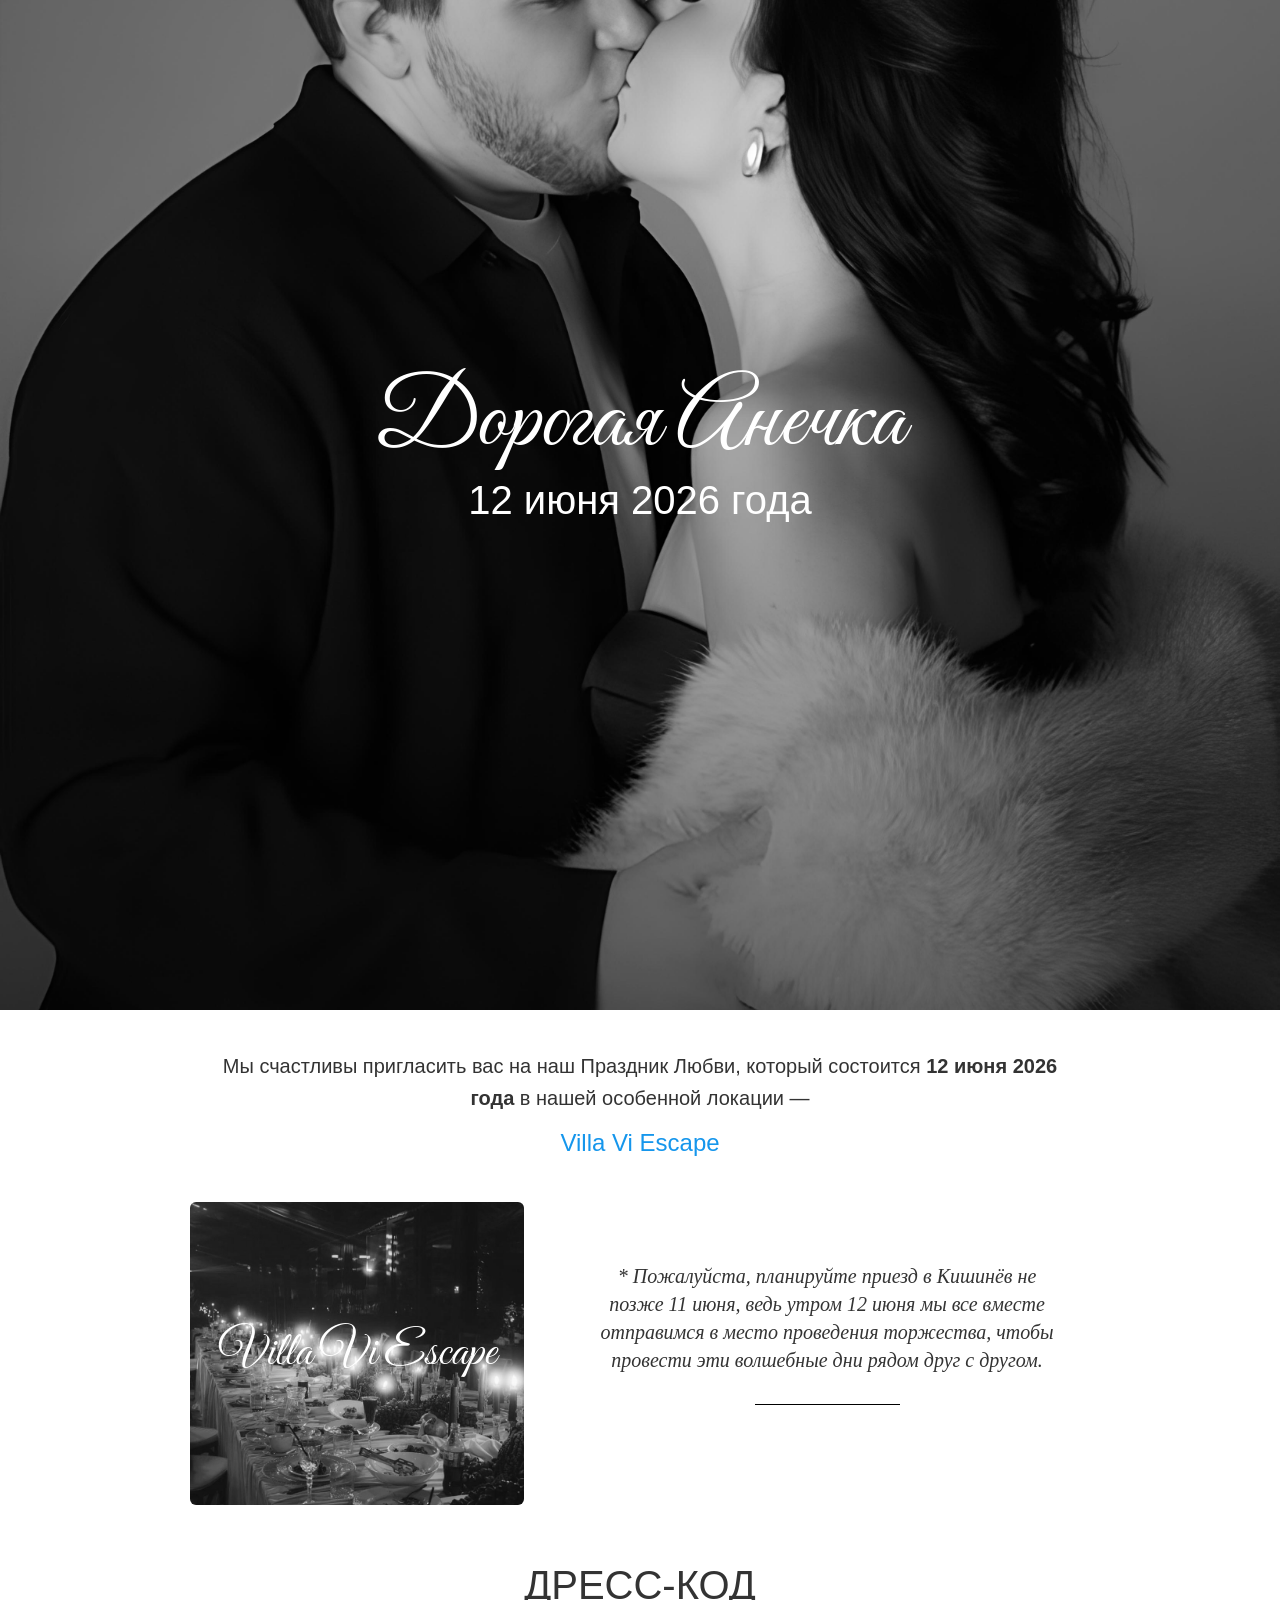
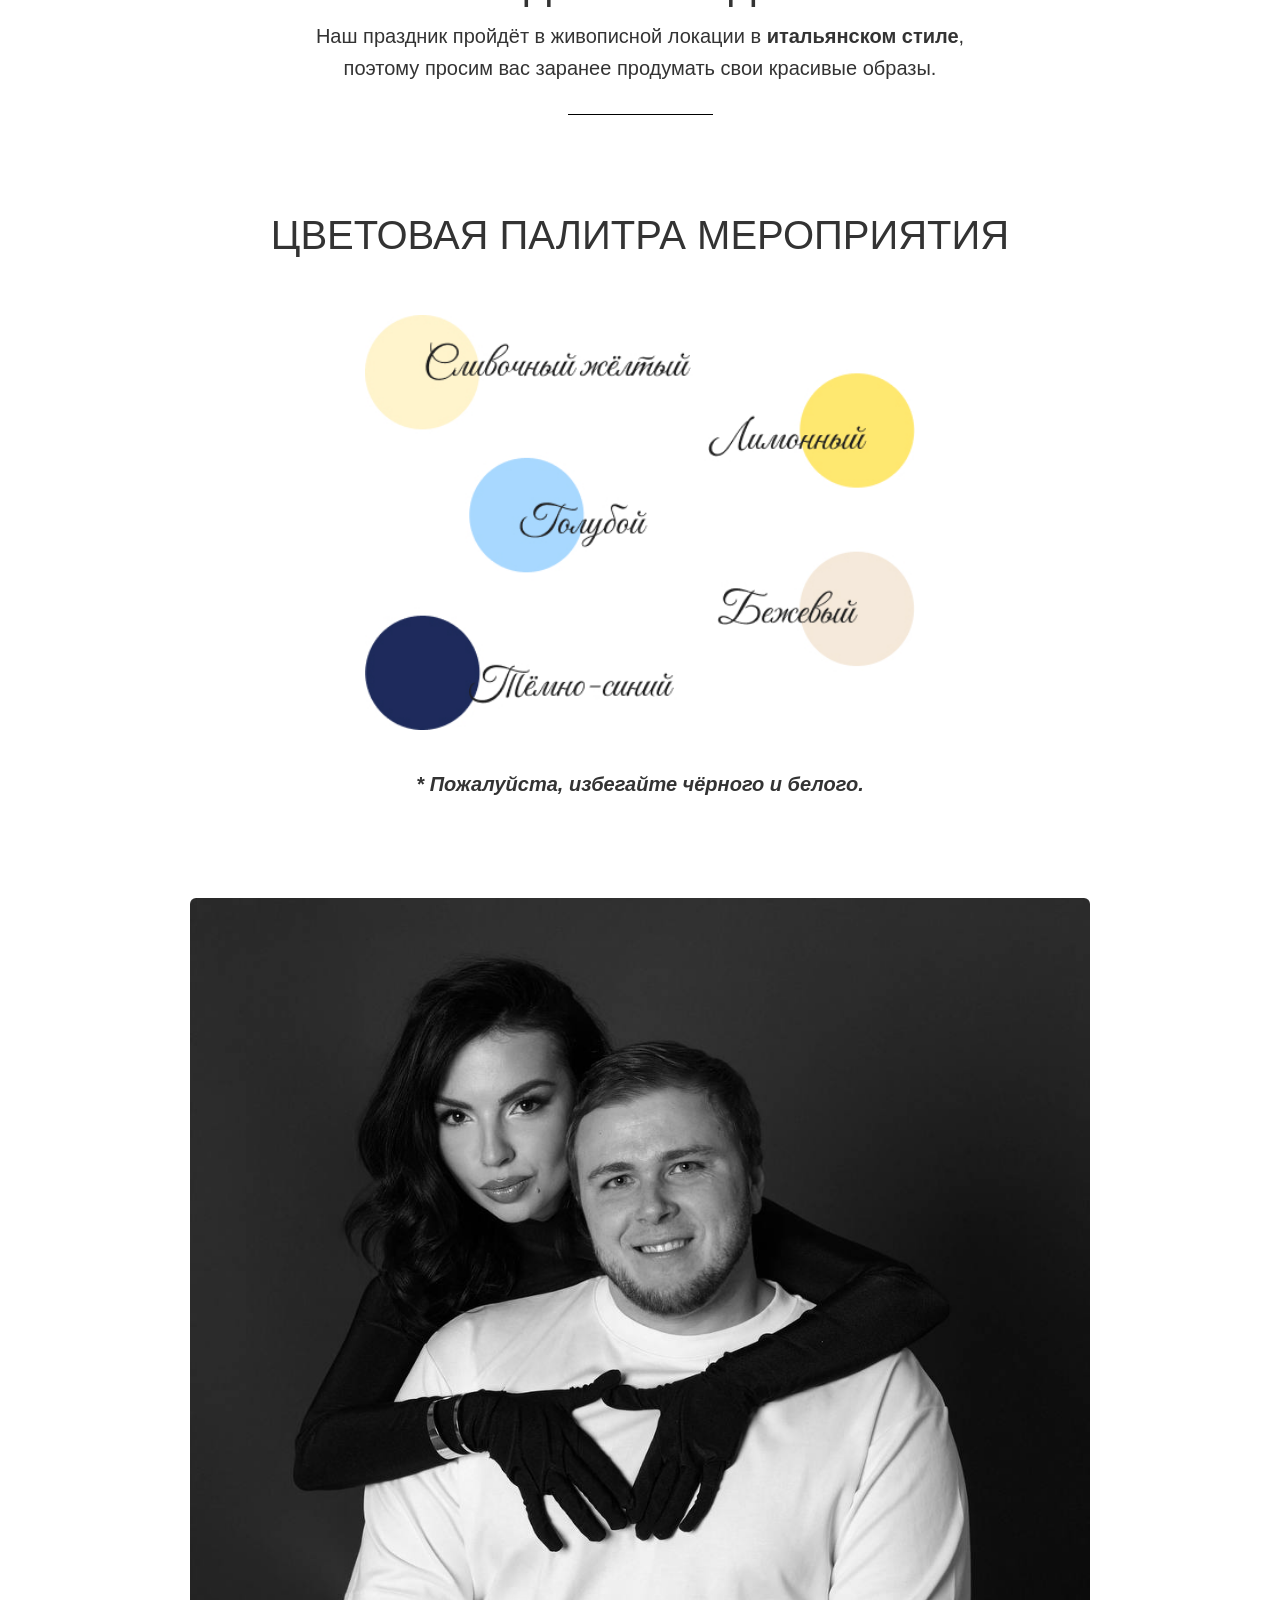
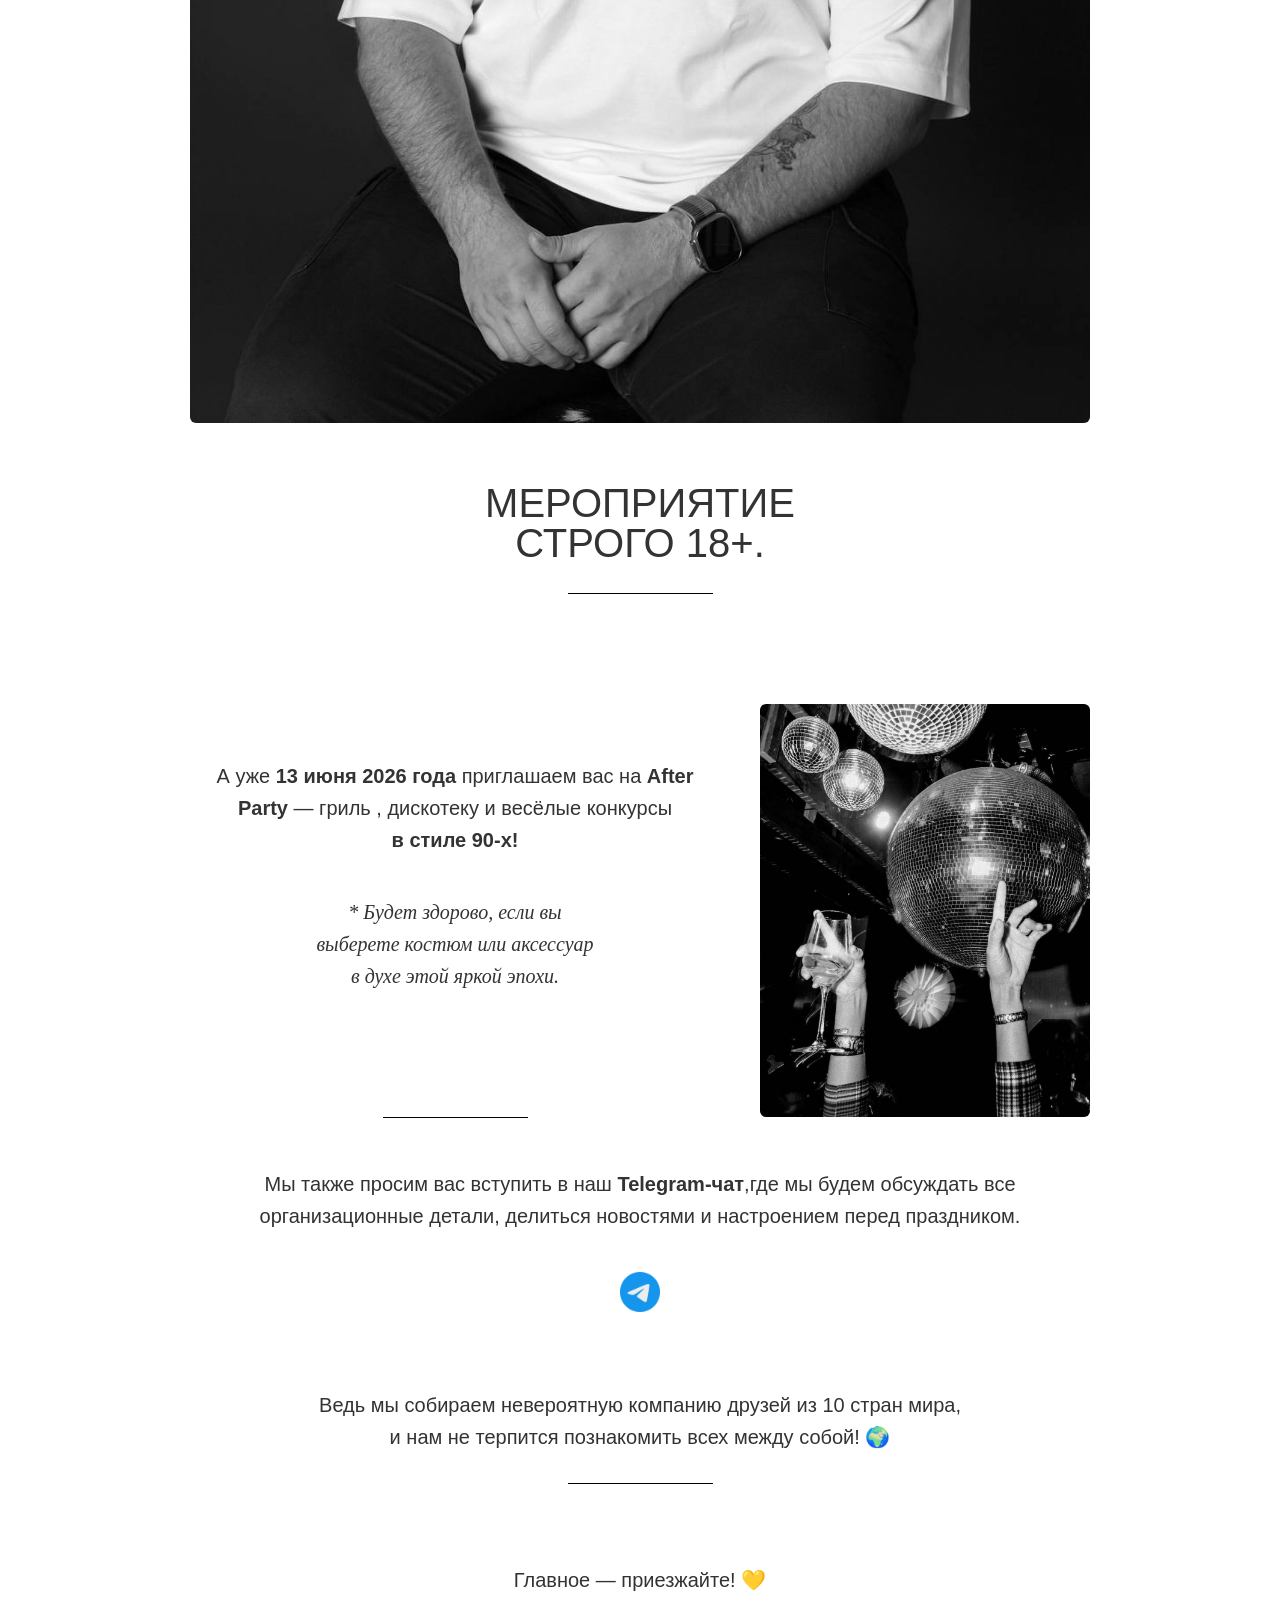
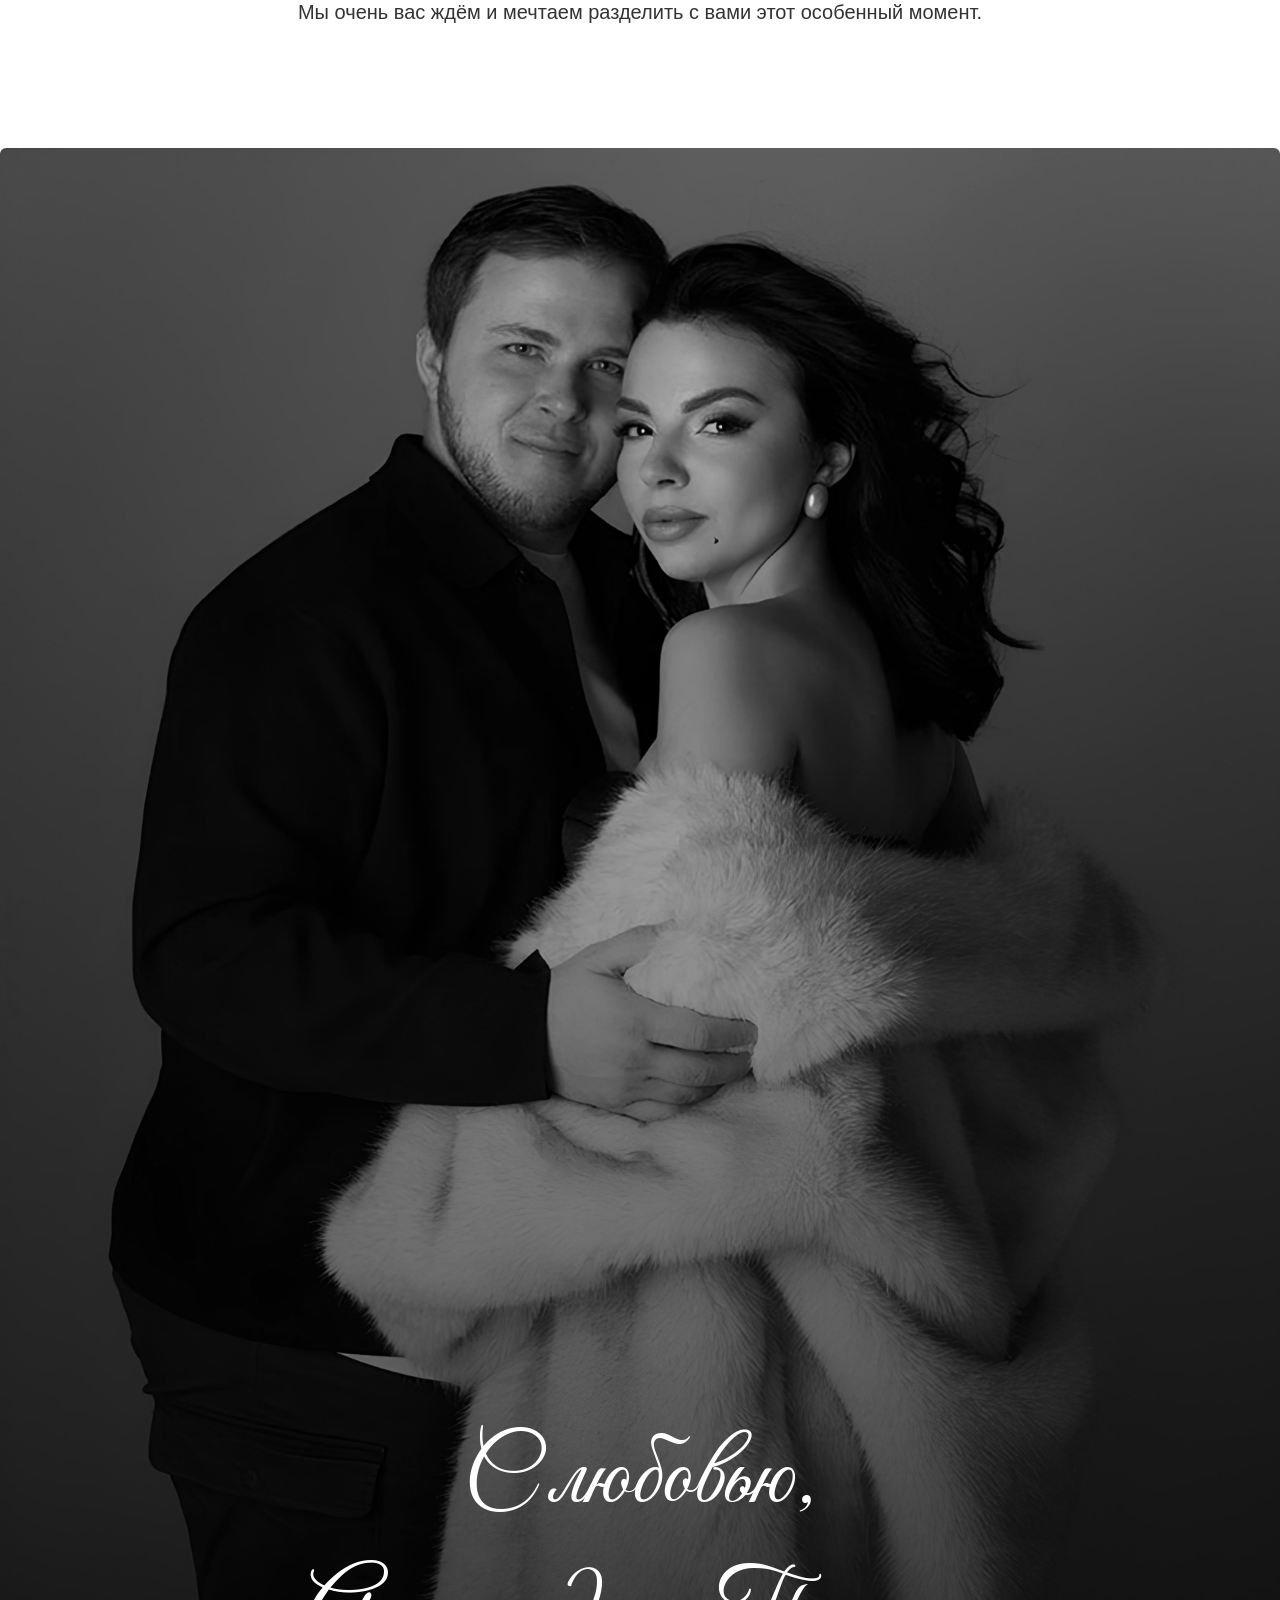
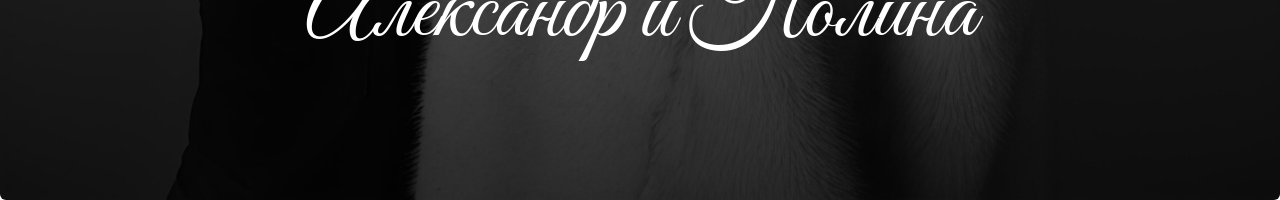
==== Name/Anechka.html @ 75ba5592 "finish" ====
<!DOCTYPE html>
<html lang="ru">
  <head>
    <meta charset="utf-8" />
    <meta name="viewport" content="width=device-width, initial-scale=1" />
    <title>Приглашение — Villa Vi Escape</title>

    <link rel="preconnect" href="https://fonts.gstatic.com" crossorigin />
    <link
      href="https://fonts.googleapis.com/css2?family=Playfair+Display:wght@400;600;700&family=Inter:wght@300;400;600&display=swap"
      rel="stylesheet"
    />
    <link rel="stylesheet" href="../style.css" />
    <link rel="preconnect" href="https://fonts.googleapis.com" />
    <link rel="preconnect" href="https://fonts.gstatic.com" crossorigin />
    <link
      href="https://fonts.googleapis.com/css2?family=Great+Vibes&display=swap"
      rel="stylesheet"
    />
  </head>

  <body>
    <div class="hero main-hero">
      <img src="./image/Heder.jpg" alt="Фото" class="image" />
      <div class="overlay main-overlay">
        <h1 class="main-title">Дорогая Анечка</h1>
        <p class="main-date">12 июня 2026 года</p>
      </div>
    </div>

    <div class="invitation">
      <p class="invitation-text">
        Мы счастливы пригласить вас на наш Праздник Любви, который состоится
        <span class="highlight">12 июня 2026 года</span> в нашей особенной
        локации —
      </p>
      <p class="invitation-location">
        <a
          href="https://www.instagram.com/villa_vi_escape/?igsh=MTBicTU1b2V2a2phag%3D%3D"
          class="location-link"
          target="_blank"
          >Villa Vi Escape</a
        >
      </p>
      <div class="location-container">
        <div class="hero location-hero">
          <img src="./image/Institution.jpg" alt="Фото" class="image" />
          <div class="overlay location-overlay">
            <h2 class="location-title">Villa Vi Escape</h2>
          </div>
        </div>
        <div class="location-text">
          <p class="invitation-note">
            * Пожалуйста, планируйте приезд в Кишинёв не позже 11 июня, ведь
            утром 12 июня мы все вместе отправимся в место проведения торжества,
            чтобы провести эти волшебные дни рядом друг с другом.
          </p>
          <div class="divider"></div>
        </div>
      </div>
    </div>
    <div class="dresscode">
      <h2 class="dresscode-title">Дресс-код</h2>
      <p class="dresscode-text">
        Наш праздник пройдёт в живописной локации в
        <span class="highlight">итальянском стиле</span>, поэтому просим вас
        заранее продумать свои красивые образы.
      </p>
    </div>
    <div class="divider"></div>
    <div class="palette">
      <h2 class="palette-title">Цветовая палитра мероприятия</h2>
      <picture>
        <source srcset="./image/desk.jpg" media="(min-width: 768px)" />
        <img src="./image/colors.jpg" alt="Фото" />
      </picture>
      <p class="palette-note">* Пожалуйста, избегайте чёрного и белого.</p>
    </div>

    <div class="age">
      <img class="hero age-hero" src="./image/Main.jpg" alt="Фото" />
      <h2 class="age-text">Мероприятие строго 18+.</h2>
    </div>
    <div class="divider"></div>
    <div class="afterparty">
      <p class="afterparty-text">
        А уже <span class="highlight">13 июня 2026 года</span> приглашаем вас на
        <span class="highlight">After Party </span>— гриль , дискотеку и весёлые
        конкурсы <br /><span class="highlight">в стиле 90-х!</span>
      </p>
      <img src="./image/Disco.jpg" alt="Фото" class="image" />
      <p class="afterparty-subtext">
        * Будет здорово, если вы выберете костюм или аксессуар <br />
        в духе этой яркой эпохи.
      </p>
      <div class="divider disco"></div>
    </div>
    <div class="telegram">
      <p class="telegram-text">
        Мы также просим вас вступить в наш
        <span class="highlight">Telegram-чат</span>,где мы будем обсуждать все
        организационные детали, делиться новостями и настроением перед
        праздником.
      </p>
      <a
        href="https://t.me/+UPGe9YUs1v44YTRk"
        target="_blank"
        class="telegram-link"
      >
        <img
          src="./image/telegram 1.png"
          alt="Telegram"
          class="telegram-icon"
        />
      </a>

      <p class="telegram-friends">
        Ведь мы собираем невероятную компанию друзей из 10 стран мира, и нам не
        терпится познакомить всех между собой! 🌍
      </p>
      <div class="divider"></div>
      <p class="telegram-final">
        Главное — приезжайте! 💛<br />
        Мы очень вас ждём и мечтаем разделить с вами этот особенный момент.
      </p>
    </div>
    <div class="hero signature-hero">
      <img src="./image/Footer.jpg" alt="Фото" class="image" />
      <div class="overlay signature-overlay">
        <h2 class="signature-title">
          С любовью, <br />
          Александр и Полина
        </h2>
      </div>
    </div>
  </body>
</html>
---- style.css ----
/* -------------------------------------------------------------------------- */
/* 1. Глобальные и Шрифты                            */
/* -------------------------------------------------------------------------- */

/* ВНИМАНИЕ: Проверьте путь к вашему шрифту. 
    src: url("/wedding/") format("truetype"); — скорее всего, неверный путь.
    Убедитесь, что там указано полное имя файла (например, /wedding/GreatVibes-Regular.woff2).
    Рекомендуется использовать формат WOFF2 для веба.
*/
@font-face {
  font-family: "Great Vibes";
  src: url("/wedding/") format("truetype");
  font-weight: 400;
  font-style: normal;
  font-display: swap;
}

/* Базовые стили для адаптивности и отступов */
body {
  margin: 0;
  box-sizing: border-box;
  /* Установим Raleway для всего тела, если не переопределено */
  font-family: Raleway, sans-serif;
  line-height: 1.4;
  color: #333; /* Добавим базовый цвет текста */
}

.divider {
  width: 145px;
  height: 0;
  border-top: 1px solid #000; /* колір лінії */
  opacity: 1;
  margin: 30px auto; /* центрування */
  margin-bottom: 100px;
}

.divider-disco {
  width: 145px;
  height: 0;
  border-top: 1px solid #000; /* колір лінії */
  opacity: 1;
  margin: 30px auto; /* центрування */
  margin-bottom: 100px;
}
/* -------------------------------------------------------------------------- */
/* 2. Секция Hero                               */
/* -------------------------------------------------------------------------- */

.main-hero {
  position: relative;
  /* Ограничиваем максимальную ширину, но позволяем заполнить 100% экрана на мобильном */
  width: 100%;
  max-width: 551px;
  margin: 0 auto;
  overflow: hidden;
  margin-bottom: 40px;
  /* Сохраняем пропорции 551:836 */
  aspect-ratio: 551 / 836;
}

.main-hero img {
  width: 100%;
  height: 100%;
  object-fit: cover;
  display: block;
  filter: grayscale(100%);
  opacity: 1;
  position: absolute; /* Используем absolute для центрирования обрезки */
  top: 50%;
  left: 50%;
  /* Сдвиг, чтобы центрировать изображение, а не использовать фиксированные -66px и -79px */
  transform: translate(-50%, -50%);
}
/* ВАЖНО: Если вам нужно сохранить ту же обрезку, что была с top: -66px; left: -79px; 
   на мобильном, вам, вероятно, понадобится добавить дополнительный контейнер или
   изменить transform: translate, но это редко нужно при object-fit: cover.
   Я оставил его центрированным.
*/

.main-overlay {
  position: absolute;
  bottom: 40px; /* Уменьшим отступ снизу для мобильного */
  width: 100%;
  text-align: center;
  color: white;
}

.main-title {
  font-family: "Great Vibes", cursive;
  font-weight: 400;
  font-size: 44px; /* Уменьшим для мобильного */
  line-height: 100%;
  margin: 0;
}

.main-date {
  font-family: Raleway, sans-serif;
  font-weight: 500;
  font-size: 18px; /* Уменьшим для мобильного */
  line-height: 100%;
  margin-top: 10px;
}

/* -------------------------------------------------------------------------- */
/* 3. Текстовые блоки                              */
/* -------------------------------------------------------------------------- */

.invitation-text,
.invitation-location,
.telegram-text,
.telegram-friends,
.telegram-final,
.dresscode-text,
.afterparty-text {
  font-family: Raleway, sans-serif;
  font-weight: 500;
  font-size: 16px;
  line-height: 1.6;
  text-align: center;
  max-width: 288px; /* ограничение ширины */
  margin: 10px auto; /* вертикальные отступы */
  box-sizing: border-box; /* чтобы padding не ломал max-width */
}
.afterparty-subtext {
  font-family: Raleway;
  font-weight: 500;
  font-style: Italic;
  font-size: 20px;
  max-width: 288px;
  line-height: 140%;
  letter-spacing: 0%;
  text-align: center;
}

.invitation-note {
  font-family: Raleway;
  font-weight: 500;
  font-style: Italic;
  font-size: 18px;
  line-height: 140%;
  letter-spacing: 0%;
  text-align: center;
  max-width: 260px; /* ограничение ширины */
  margin: 10px auto; /* вертикальные отступы */
  box-sizing: border-box; /* чтобы padding не ломал max-width */
}

.telegram-icon {
  width: 40px; /* розмір іконки */
  height: 40px;
  transition: transform 0.3s ease;
}

.telegram-icon:hover {
  transform: scale(1.1); /* легке збільшення при наведенні */
}

.telegram-link {
  display: block;
  margin: 40px auto 70px auto; /* top:40px, bottom:70px */
  text-align: center;
}

.invitation-note {
  font-style: italic;
  font-weight: 500;
}

.highlight {
  font-weight: 700;
  font-family: Raleway, sans-serif;
  font-size: 16px;
  box-sizing: border-box; /* чтобы padding не ломал max-width */
}

.location-link {
  color: #1596ec;
  text-decoration: none;
}

.location-link:hover {
  text-decoration: underline;
}

/* -------------------------------------------------------------------------- */
/* 4. Секция Location                              */
/* -------------------------------------------------------------------------- */

.location-hero {
  position: relative;
  width: 100%;
  max-width: 334px;
  height: auto;
  aspect-ratio: 334 / 303;
  margin: 30px auto;
  border-radius: 6px;
  overflow: hidden;
}

.location-hero img {
  width: 100%;
  height: 100%;
  object-fit: cover;
  display: block;
  filter: grayscale(100%);
}

.location-overlay {
  position: absolute;
  top: 0;
  left: 0;
  width: 100%;
  height: 100%;

  display: flex;
  justify-content: center; /* по горизонтали */
  align-items: center; /* по вертикали */

  color: white;
  text-align: center;
}
.location-container {
  display: flex;
  flex-direction: column; /* вертикально */
  align-items: center;
  gap: 20px;
  max-width: 900px;
  margin: auto;
}
.location-title {
  font-family: Great Vibes, cursive;
  font-weight: 400;
  font-size: 36px;
}

/* -------------------------------------------------------------------------- */
/* 5. Секция Dresscode                            */
/* -------------------------------------------------------------------------- */

.dresscode-title,
.palette-title,
.age-text {
  font-family: Raleway, sans-serif;
  font-weight: 300;
  font-size: 24px; /* Уменьшим для мобильного */
  line-height: 100%;
  text-align: center;
  text-transform: uppercase;
  margin: 30px auto 15px; /* Увеличим отступы */
  width: 250px;
}

/* -------------------------------------------------------------------------- */
/* 6. Секция Palette                             */
/* -------------------------------------------------------------------------- */

.palette {
  text-align: center;
  margin: 100px 0;
}

.palette img {
  width: 100%;
  max-width: 333px;
  height: auto;
  aspect-ratio: 333 / 420;
  object-fit: cover;
  display: block;
  opacity: 1;
  margin: 0 auto;
  border-radius: 6px;
}

.palette-note {
  font-family: Raleway, sans-serif;
  font-weight: 700;
  font-style: italic;
  font-size: 16px; /* Базовый размер */
  text-align: center;
  max-width: 300px;
  margin: 40px auto 0;
}

/* -------------------------------------------------------------------------- */
/* 7. Секция Age                               */
/* -------------------------------------------------------------------------- */

.age {
  text-align: center;
  margin: 20px 0;
}

.age-hero {
  width: 100%;
  max-width: 334px;
  height: auto;
  aspect-ratio: 334 / 417.5;
  object-fit: cover;
  border-radius: 6px;
  filter: grayscale(100%);
  display: block;
  margin: 0 auto;
}

/* -------------------------------------------------------------------------- */
/* 8. Секция Afterparty                          */
/* -------------------------------------------------------------------------- */

.afterparty {
  text-align: center;
  margin: 20px 0;
}

.afterparty img {
  max-width: 199px;
  width: 50%; /* Сделаем изображение меньше на мобильном */
  height: auto;
  aspect-ratio: 199 / 249;
  object-fit: cover;
  border-radius: 6px;
  filter: grayscale(100%);
  display: block;
  margin: 0 auto;
}

.afterparty-text {
  font-family: Raleway, sans-serif;
  font-weight: 500;
  font-size: 16px; /* Базовый размер для мобильного */
  line-height: 1.6;
  text-align: center;
  margin: auto;
  margin-bottom: 40px;
}
.afterparty-subtext {
  font-family: Raleway, sans-serif;
  font-weight: 500;
  font-size: 16px; /* Базовый размер для мобильного */
  line-height: 1.6;
  text-align: center; /* Ограничим ширину текста для читаемости */
  margin: 40px auto;
}

/* -------------------------------------------------------------------------- */
/* 9. Секция Signature                           */
/* -------------------------------------------------------------------------- */

.signature-hero {
  position: relative;
  width: 100%;
  max-width: 505px;
  height: auto;
  aspect-ratio: 505 / 652;
  margin: 75px auto 0 auto; /* top:75px, left/right:center, bottom:0 */
  overflow: hidden;
  border-radius: 6px;
}

.signature-hero img {
  width: 100%;
  height: 100%;
  object-fit: cover;
  display: block;
  filter: grayscale(100%);
  opacity: 1;
  position: relative;
  top: 0;
  left: 0;
}

.signature-overlay {
  position: absolute;
  bottom: 40px; /* Адаптивный отступ */
  width: 100%;
  text-align: center;
  color: white;
}

.signature-title {
  font-family: Great Vibes, cursive;
  font-weight: 400;
  font-size: 36px; /* Уменьшим для мобильного */
  text-align: center;
}

/* -------------------------------------------------------------------------- */
/* 10. МЕДИА-ЗАПРОСЫ (НОУТБУК)                     */
/* -------------------------------------------------------------------------- */

/* ========================================================================== */
/*  Адаптив для планшетов (768px+)                                            */
/* ========================================================================== */

@media (min-width: 768px) and (max-width: 1024px) {
  .main-hero {
    max-width: 1024px;
    margin-bottom: 60px;
  }

  .main-title {
    font-size: 96px;
  }

  .main-date {
    font-size: 40px;
  }

  .telegram-friends,
  .invitation-text,
  .afterparty-text,
  .dresscode-text,
  .telegram-text {
    font-size: 20px;
    max-width: 700px;
  }
  .invitation-note {
    font-size: 20px;
    max-width: 290px;
  }

  .dresscode-title {
    font-size: 40px;
  }

  .location-link {
    font-size: 24px;
  }

  .location-container {
    flex-direction: row; /* горизонтально */
    align-items: flex-start;
    max-width: 700px;
  }

  .location-hero {
    width: 50%; /* картинка слева */
  }

  .location-text {
    flex: 1; /* текст справа */
    margin-left: 20px;
    margin-top: 30px;
  }

  .location-title {
    font-size: 48px; /* заголовок чуть больше */
  }

  .palette-title {
    font-size: 40px;
    width: 480px;
  }

  .palette-note {
    font-size: 20px;
  }
  .palette img {
    aspect-ratio: 0;
    max-width: 550px;
  }

  .age-hero {
    max-width: 700px;
  }
  .age-text {
    font-size: 40px;
  }

  .afterparty {
    display: grid;
    grid-template-columns: 1fr 330px; /* левая колонка — текст, правая — картинка */
    grid-template-rows: auto auto; /* две строки для двух <p> */
    gap: 0px 40px; /* вертикальный и горизонтальный отступ */
    align-items: start; /* выравнивание по верху (можно center) */
    max-width: 900px;
    margin: 0 64px 0 64px;
  }

  /* Картинка — правая колонка, занимает обе строки */
  .afterparty img {
    grid-column: 2;
    grid-row: 1 / span 2; /* растянуть на 2 строки */
    width: 100%;
    max-width: 330px;
    height: auto;
    object-fit: cover;
    justify-self: end; /* прижать картинку к правому краю колонки */
    border-radius: 6px;
    flex-shrink: 0;
    margin-right: 164px;
    margin-top: 70px;
  }

  /* Верхний основной текст — левая колонка, первая строка */
  .afterparty-text {
    text-align: left;
    font-size: 20px;
    align-self: start;
    margin-bottom: 0px;
    text-align: center;
    width: 320px;
  }

  /* Нижний подпись/подсказка — левая колонка, вторая строка */
  .afterparty-subtext {
    font-family: Raleway;
    text-align: left;
    font-size: 20px;
    margin-bottom: 0px;
    text-align: center;
    width: 280px;
  }

  .telegram-final {
    font-size: 20px;
    max-width: 670px;
    margin-top: 80px;
    margin-bottom: 120px;
  }

  .divider {
    margin-bottom: 40px;
  }

  .signature-hero {
    max-width: 1024px;
  }

  .signature-title {
    font-size: 96px;
  }

  .highlight {
    font-weight: 700;
    font-style: Bold;
    font-size: 20px;
    line-height: 140%;
    letter-spacing: 0%;
    text-align: center;
  }

  .disco {
    margin-top: 0px;
  }
}

/* ========================================================= */
/* 💻 1024–1440px — ноутбуки и компьютеры */
/* ========================================================= */

@media (min-width: 1024px) and (max-width: 2600px) {
  .main-hero {
    max-width: 1730px;
    max-height: 1010px;
  }

  .main-hero img {
    top: 50%;
  }

  .main-overlay {
    bottom: 450px;
  }

  .main-title {
    font-size: 96px;
  }

  .main-date {
    font-size: 40px;
  }

  .invitation-text,
  .afterparty-text,
  .telegram-text {
    font-size: 20px;
    max-width: 860px;
  }
  .invitation-note {
    font-size: 20px;
    margin-top: 60px;
    max-width: 470px;
  }
  .location-link {
    font-size: 24px;
  }

  .dresscode-title {
    font-size: 40px;
  }

  .dresscode-text {
    font-size: 20px;
    max-width: 720px;
  }

  .location-container {
    flex-direction: row; /* горизонтально */
    align-items: flex-start;
    max-width: 900px;
  }

  .location-hero {
    width: 50%; /* картинка слева */
  }

  .location-text {
    flex: 1; /* текст справа */
    margin-left: 20px;
    margin-top: 30px;
  }

  .location-title {
    font-size: 48px; /* заголовок чуть больше */
  }

  .palette-title {
    font-size: 40px;
    width: 900px;
    margin-bottom: 60px;
  }

  .palette-note {
    font-size: 20px;
    max-width: 500px;
  }
  .palette img {
    aspect-ratio: 0;
    max-width: 550px;
  }

  .age-hero {
    max-width: 900px;
  }
  .age-text {
    margin-top: 60px;
    font-size: 40px;
    width: 320px;
  }

  .afterparty {
    display: grid;
    grid-template-columns: 1fr 330px; /* левая колонка — текст, правая — картинка */
    grid-template-rows: auto auto; /* две строки для двух <p> */
    gap: 0px 40px; /* вертикальный и горизонтальный отступ */
    align-items: start; /* выравнивание по верху (можно center) */
    max-width: 900px;
    margin: 0 auto;
  }

  /* Картинка — правая колонка, занимает обе строки */
  .afterparty img {
    grid-column: 2;
    grid-row: 1 / span 2; /* растянуть на 2 строки */
    width: 100%;
    max-width: 330px;
    height: auto;
    object-fit: cover;
    justify-self: end; /* прижать картинку к правому краю колонки */
    border-radius: 6px;
    flex-shrink: 0;
    margin-right: 164px;
    margin-top: 70px;
  }

  /* Верхний основной текст — левая колонка, первая строка */
  .afterparty-text {
    text-align: left;
    font-size: 20px;
    align-self: start;
    margin-bottom: 0px;
    text-align: center;
    width: 490px;
  }

  /* Нижний подпись/подсказка — левая колонка, вторая строка */
  .afterparty-subtext {
    font-family: Raleway;
    text-align: left;
    font-size: 20px;
    margin-bottom: 0px;
    text-align: center;
    width: 400px;
  }

  .telegram-final {
    font-size: 20px;
    max-width: 700px;
    margin-top: 80px;
    margin-bottom: 120px;
  }

  .telegram-friends {
    font-size: 20px;
    max-width: 650px;
  }

  .divider {
    margin-bottom: 40px;
  }

  .signature-hero {
    max-width: 1730px;
  }

  .signature-title {
    font-size: 96px;
  }

  .highlight {
    font-weight: 700;
    font-style: Bold;
    font-size: 20px;
    line-height: 140%;
    letter-spacing: 0%;
    text-align: center;
  }

  .disco {
    margin-top: 0px;
  }
}
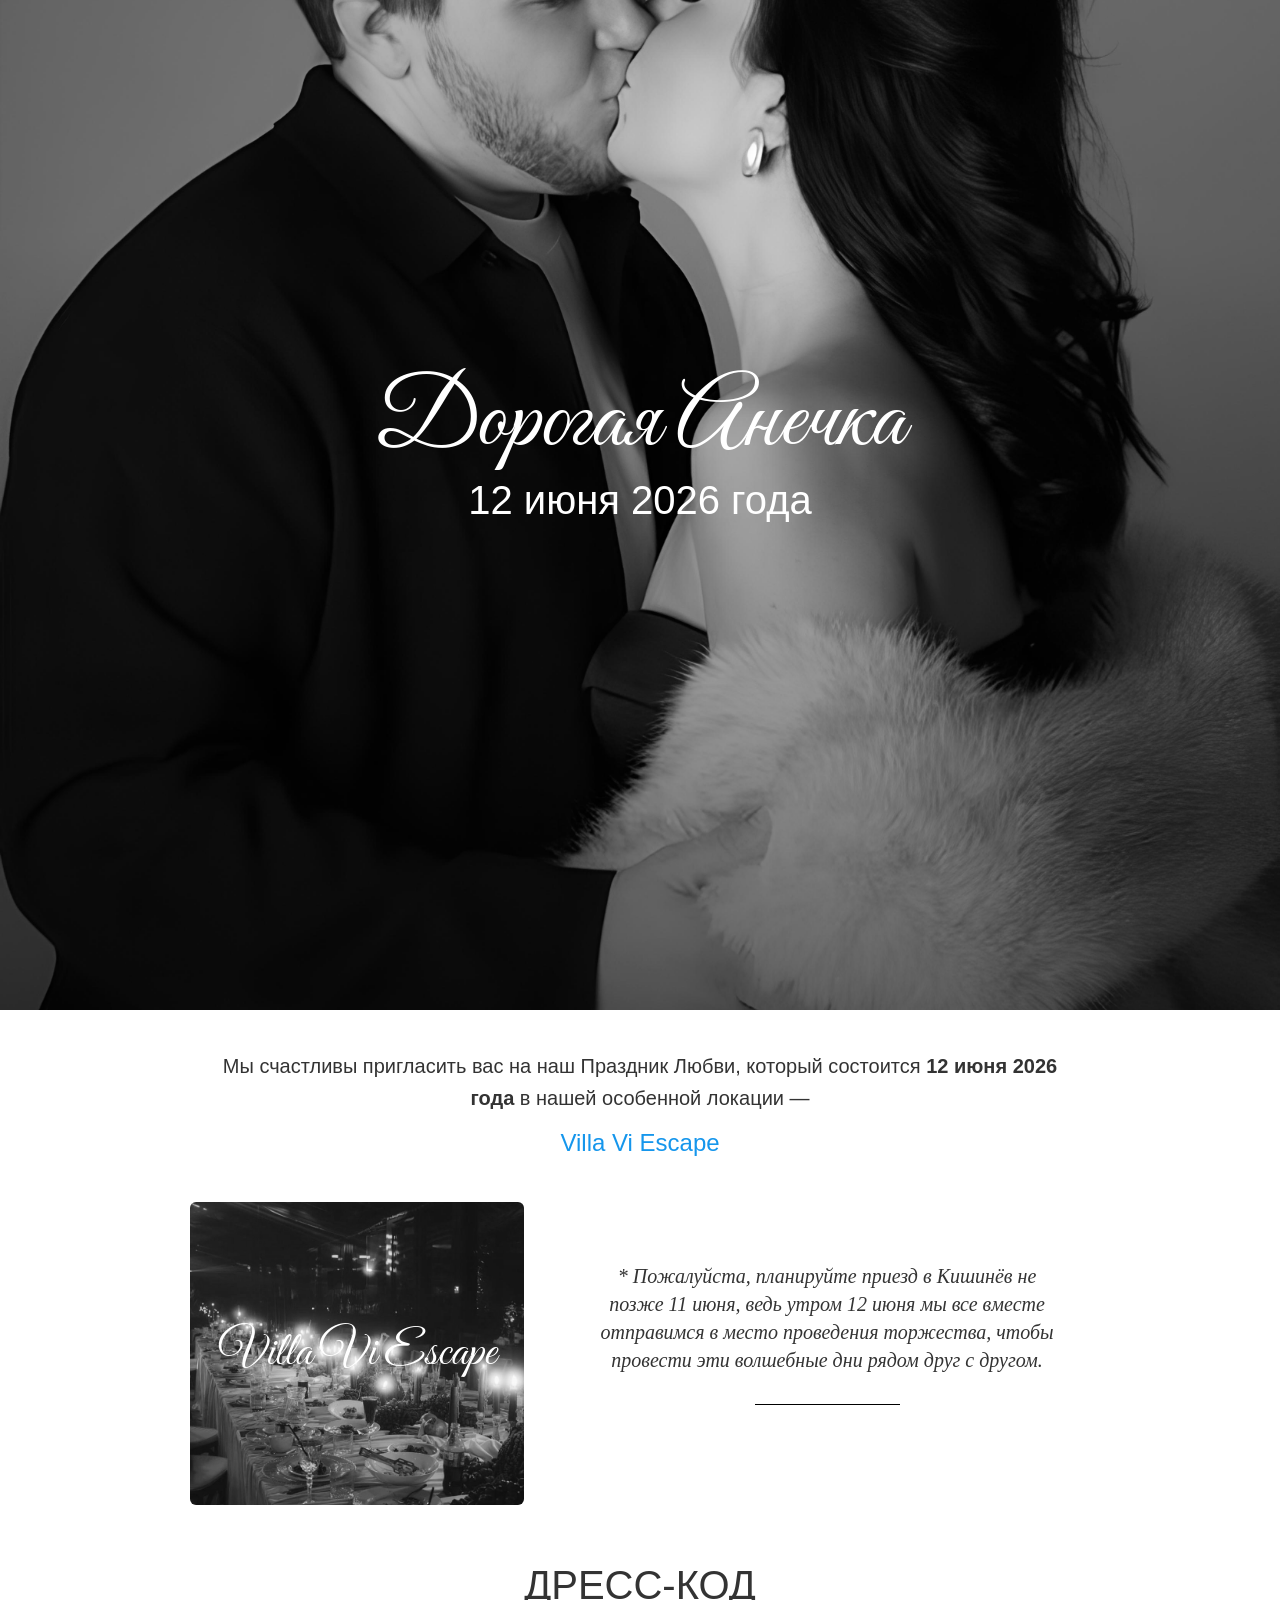
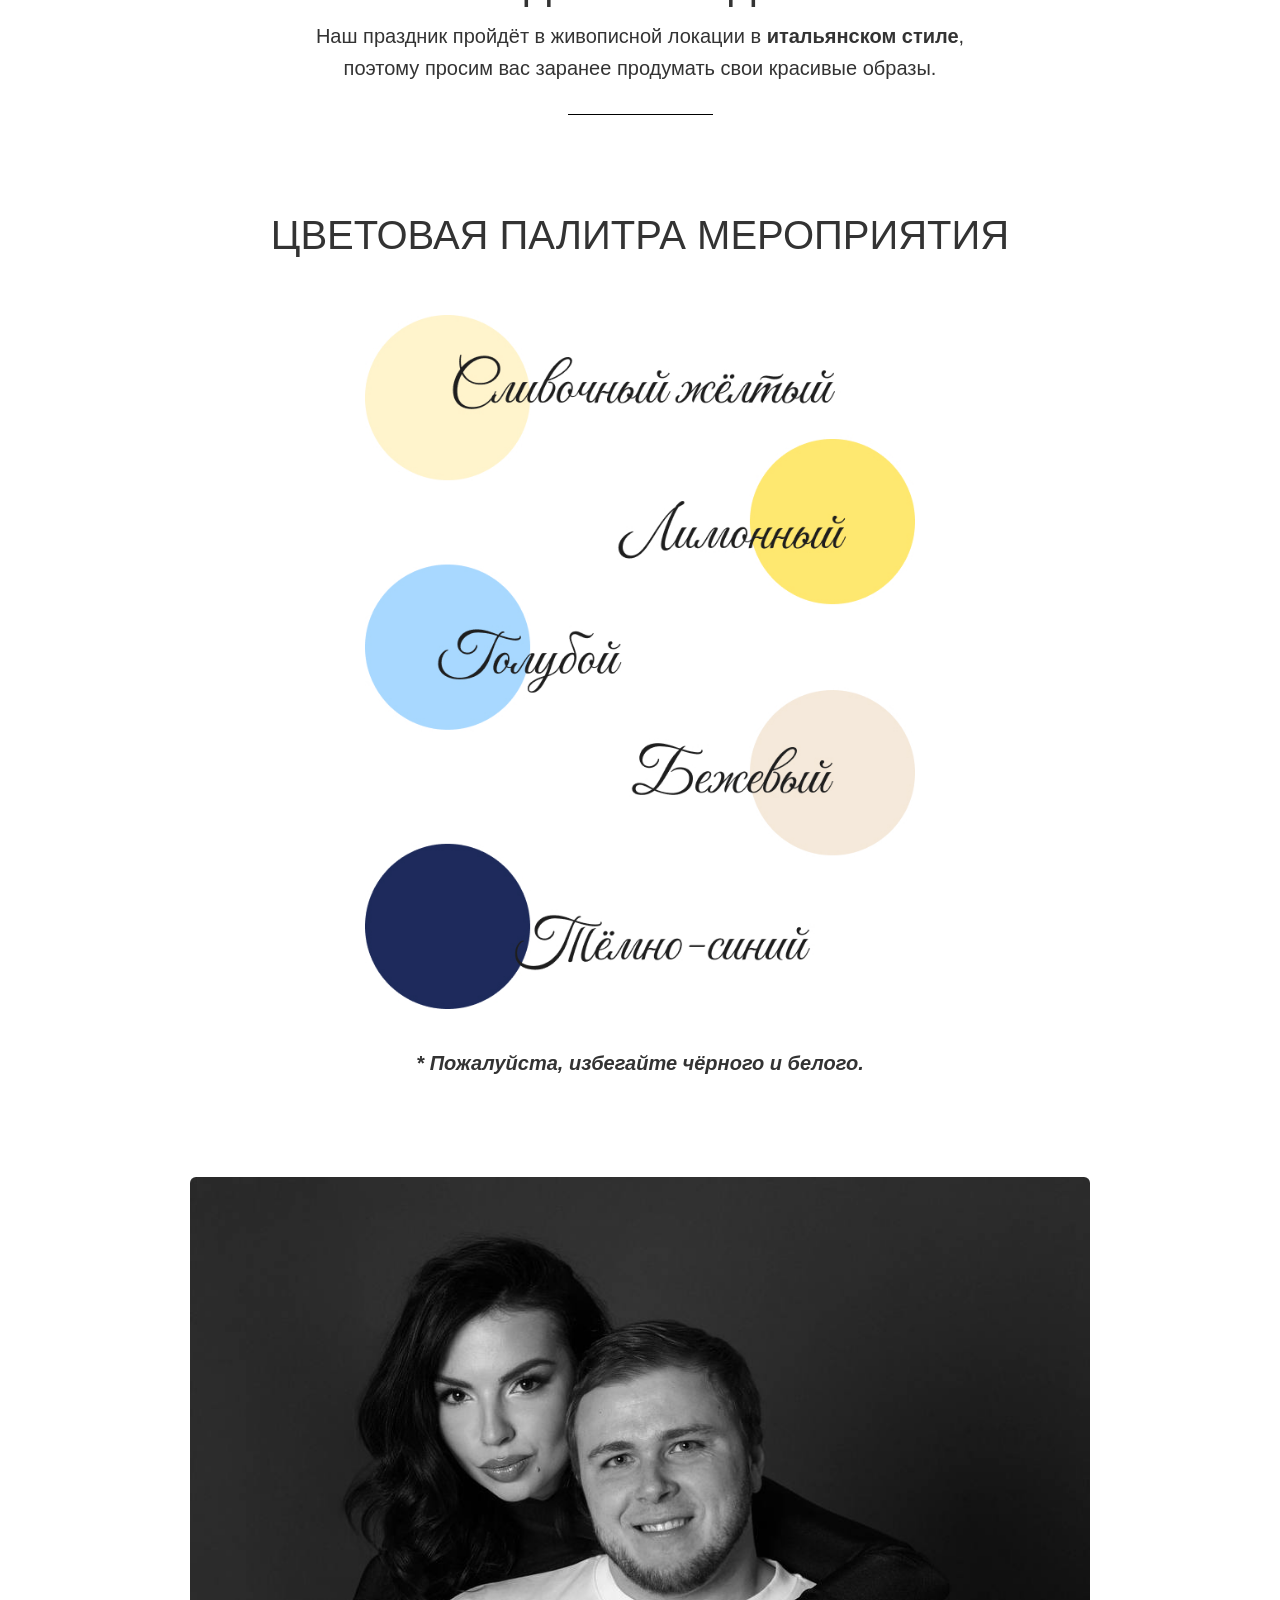
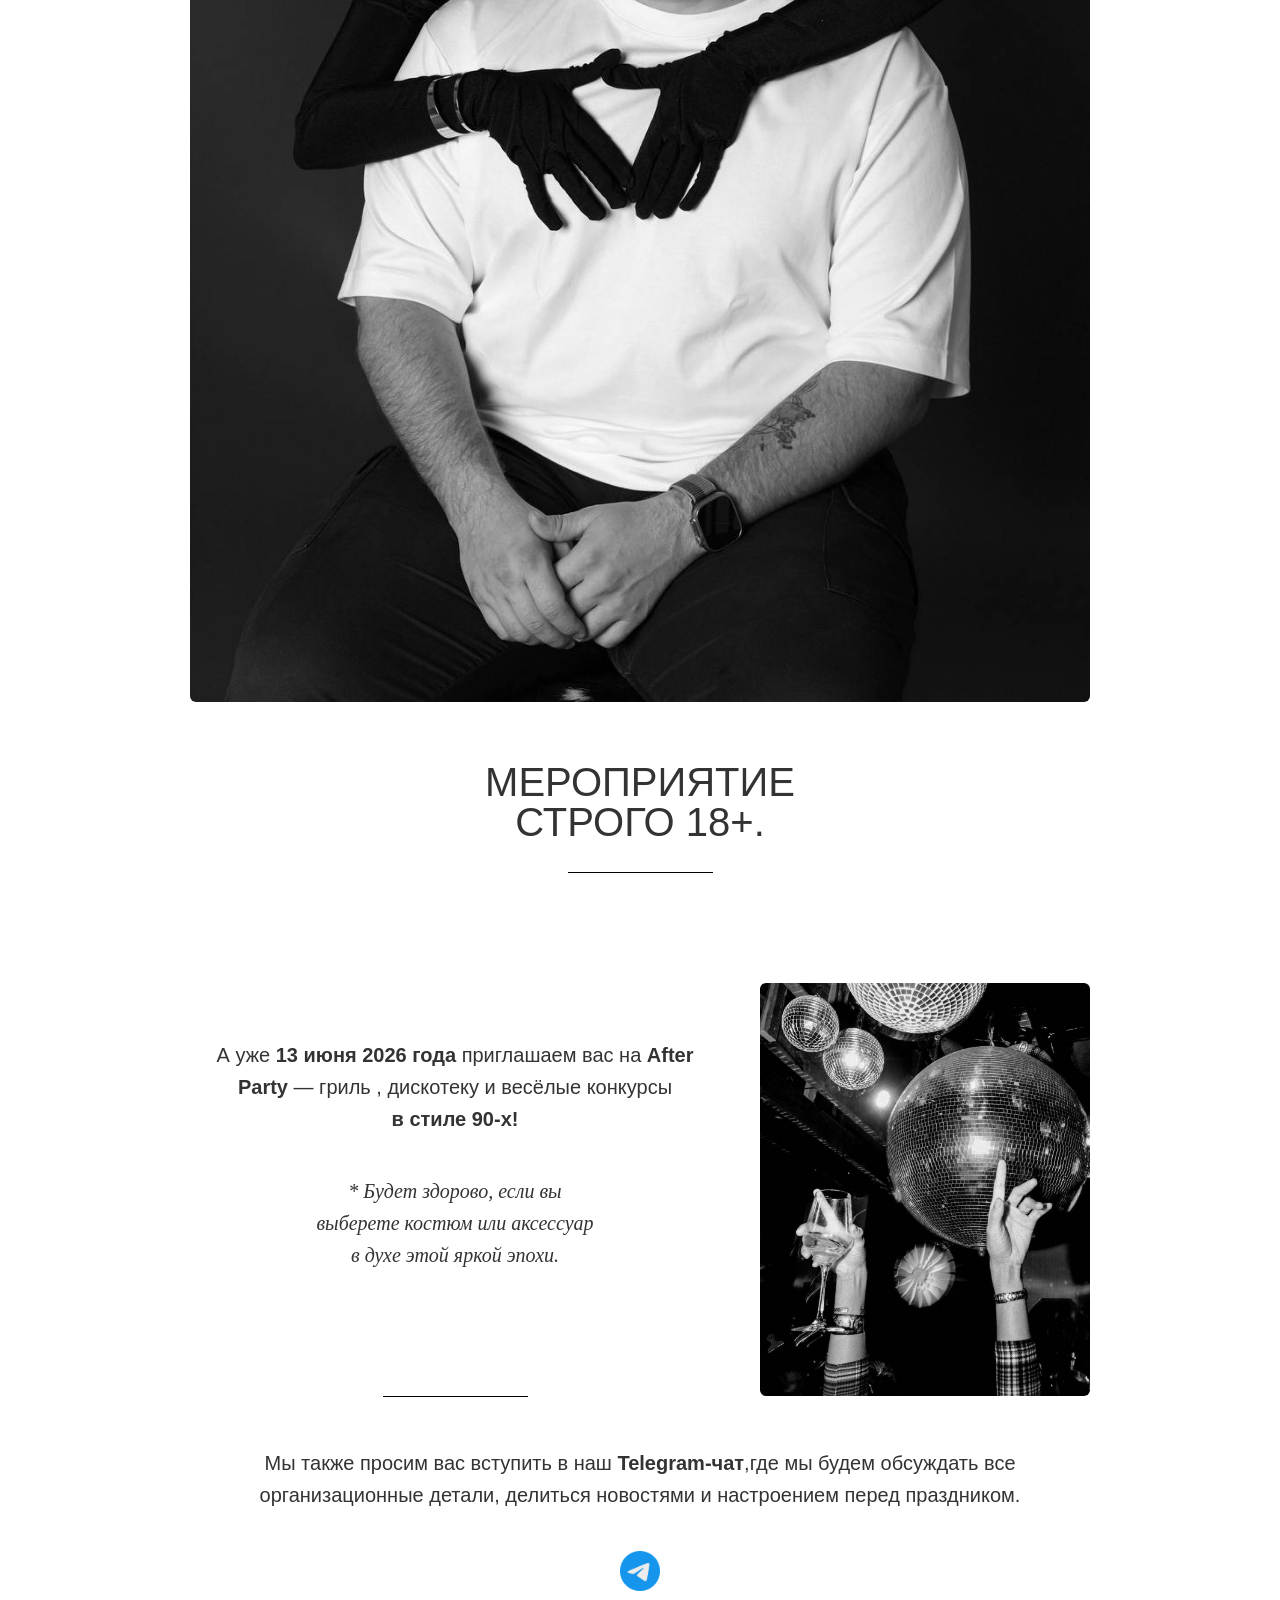
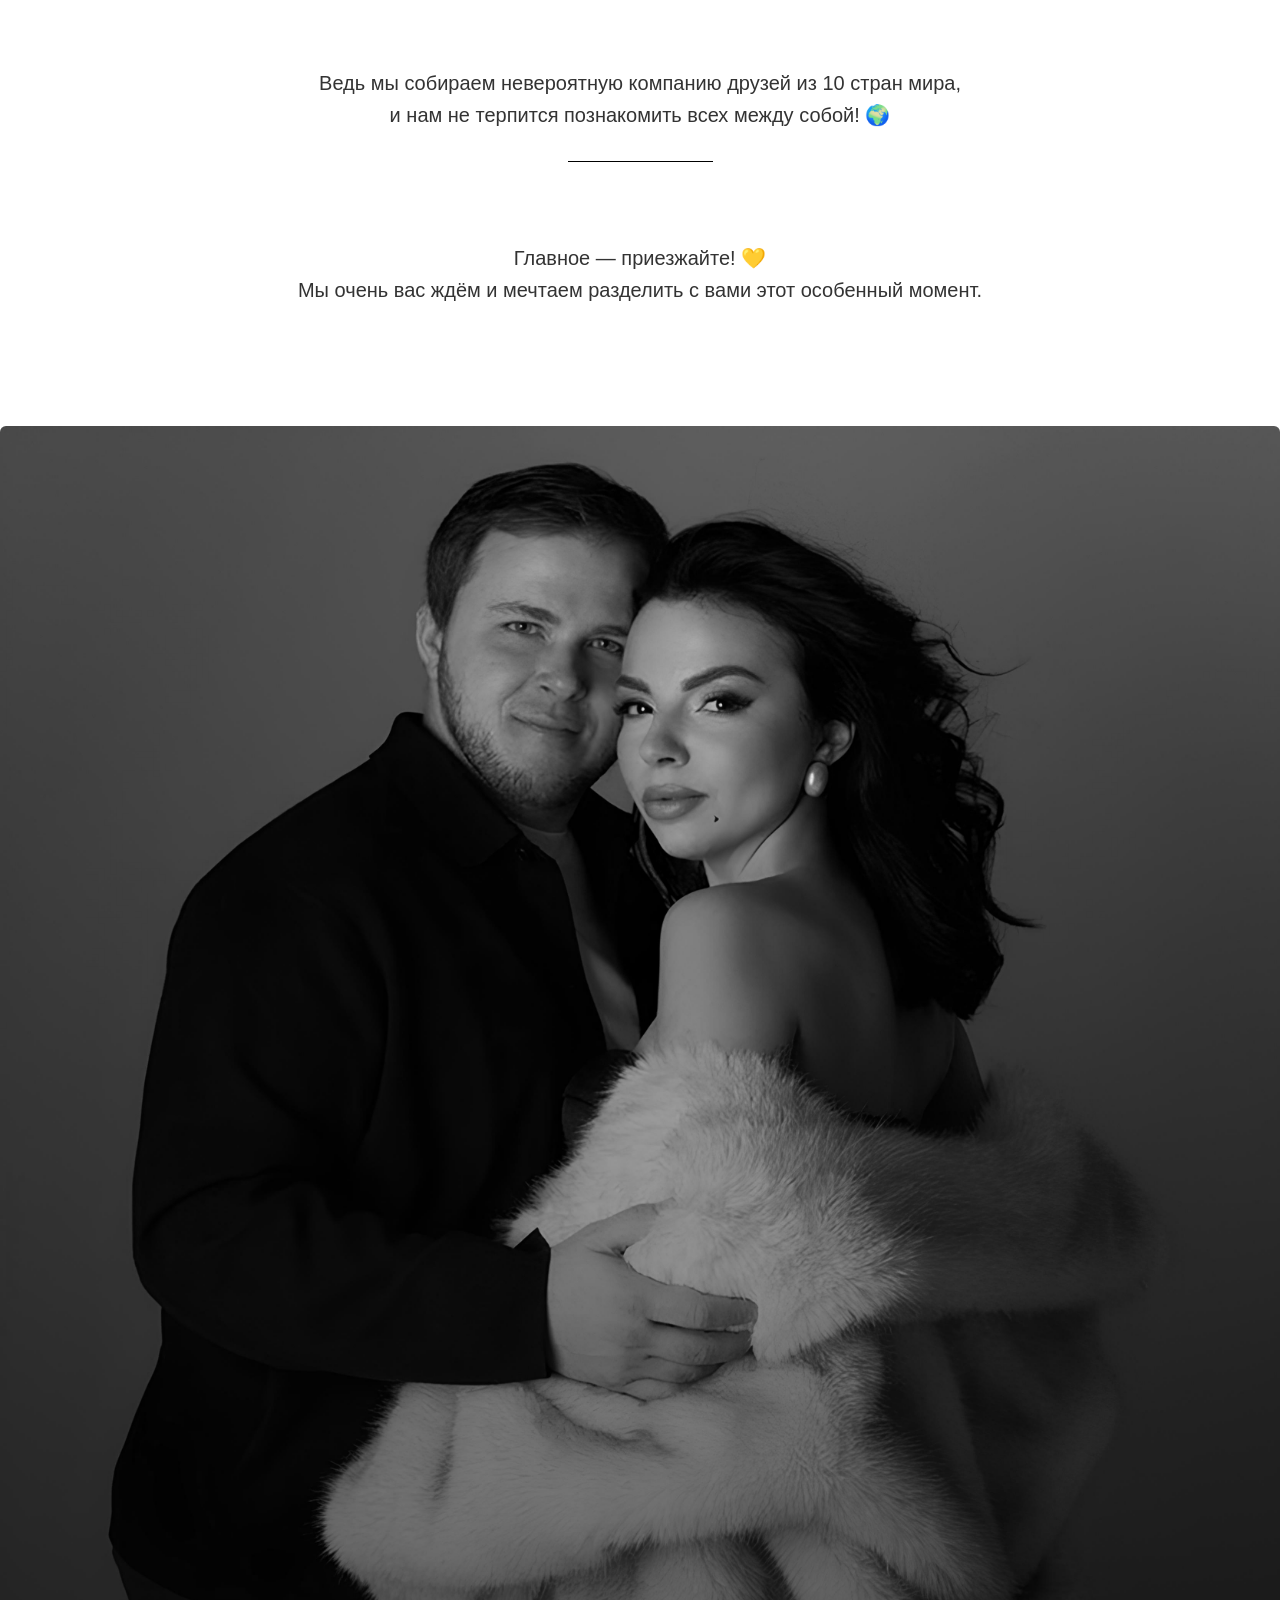
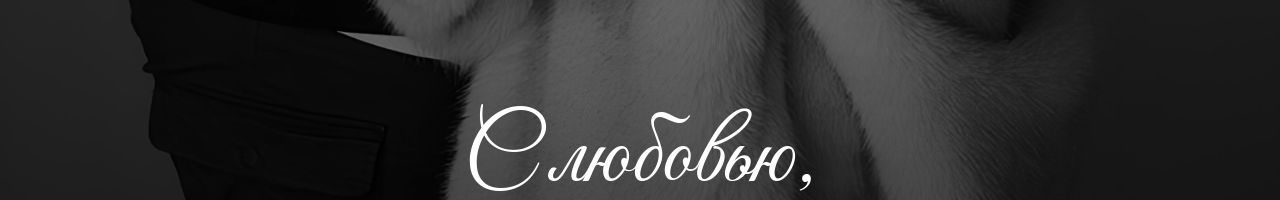
==== commit 54683b17: "fix2.4" ====
--- a/Name/Anechka.html
+++ b/Name/Anechka.html
@@ -2,7 +2,7 @@
 <html lang="ru">
   <head>
     <meta charset="utf-8" />
-    <meta name="viewport" content="width=device-width, initial-scale=1" />
+    <meta name="viewport" content="width=device-width, initial-scale=2" />
     <title>Приглашение — Villa Vi Escape</title>
 
     <link rel="preconnect" href="https://fonts.gstatic.com" crossorigin />
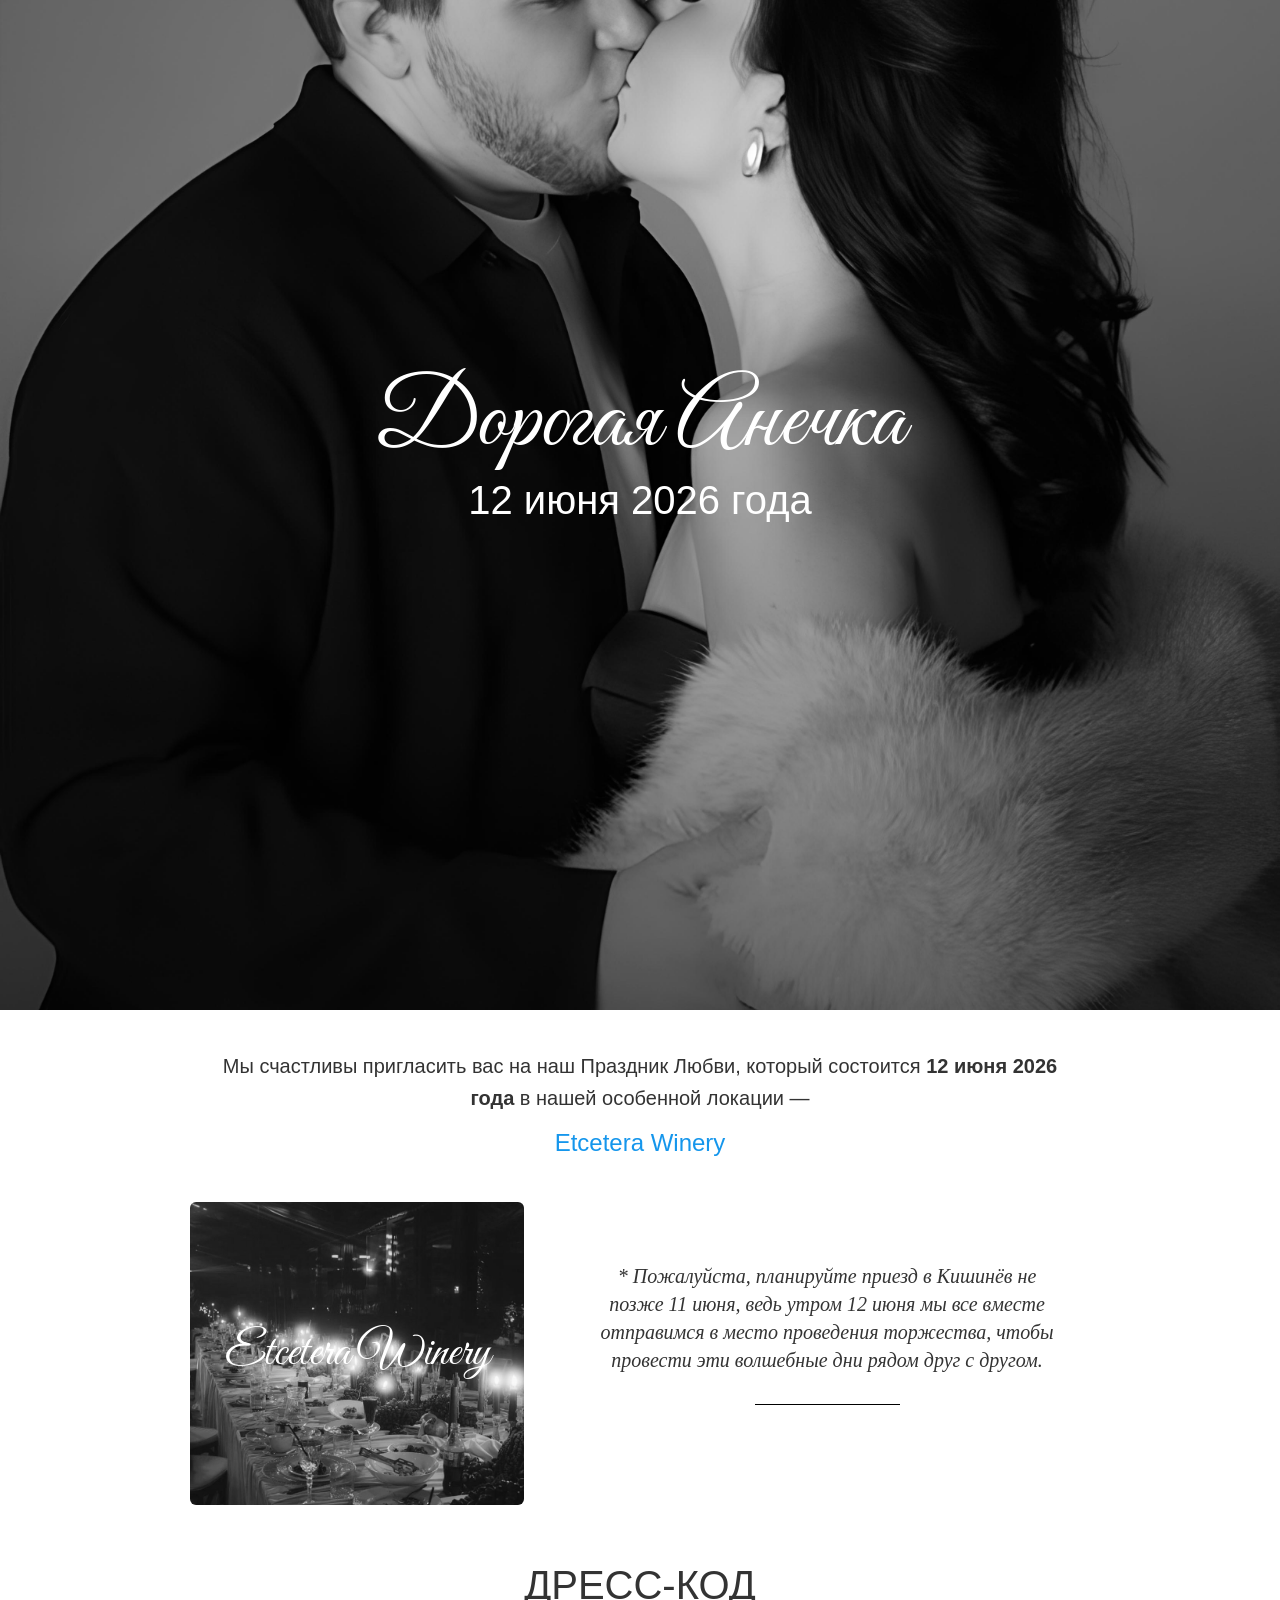
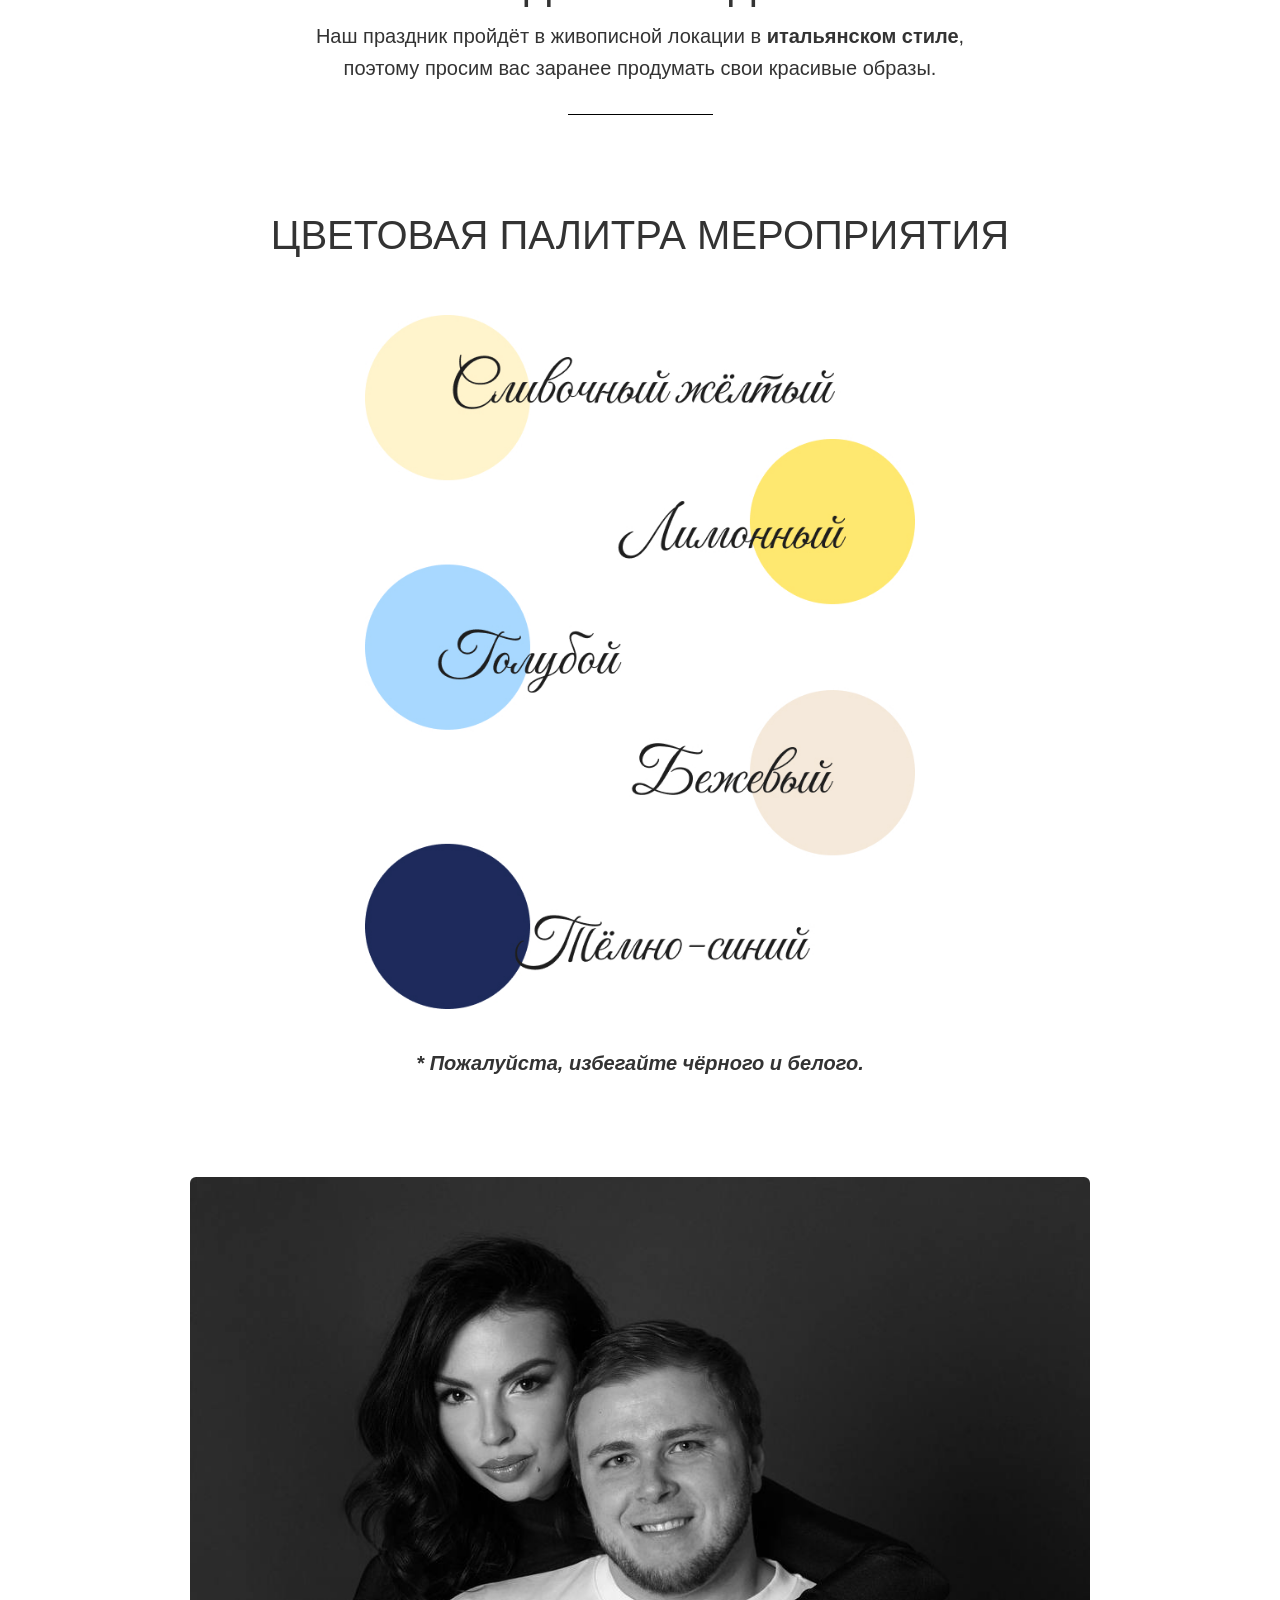
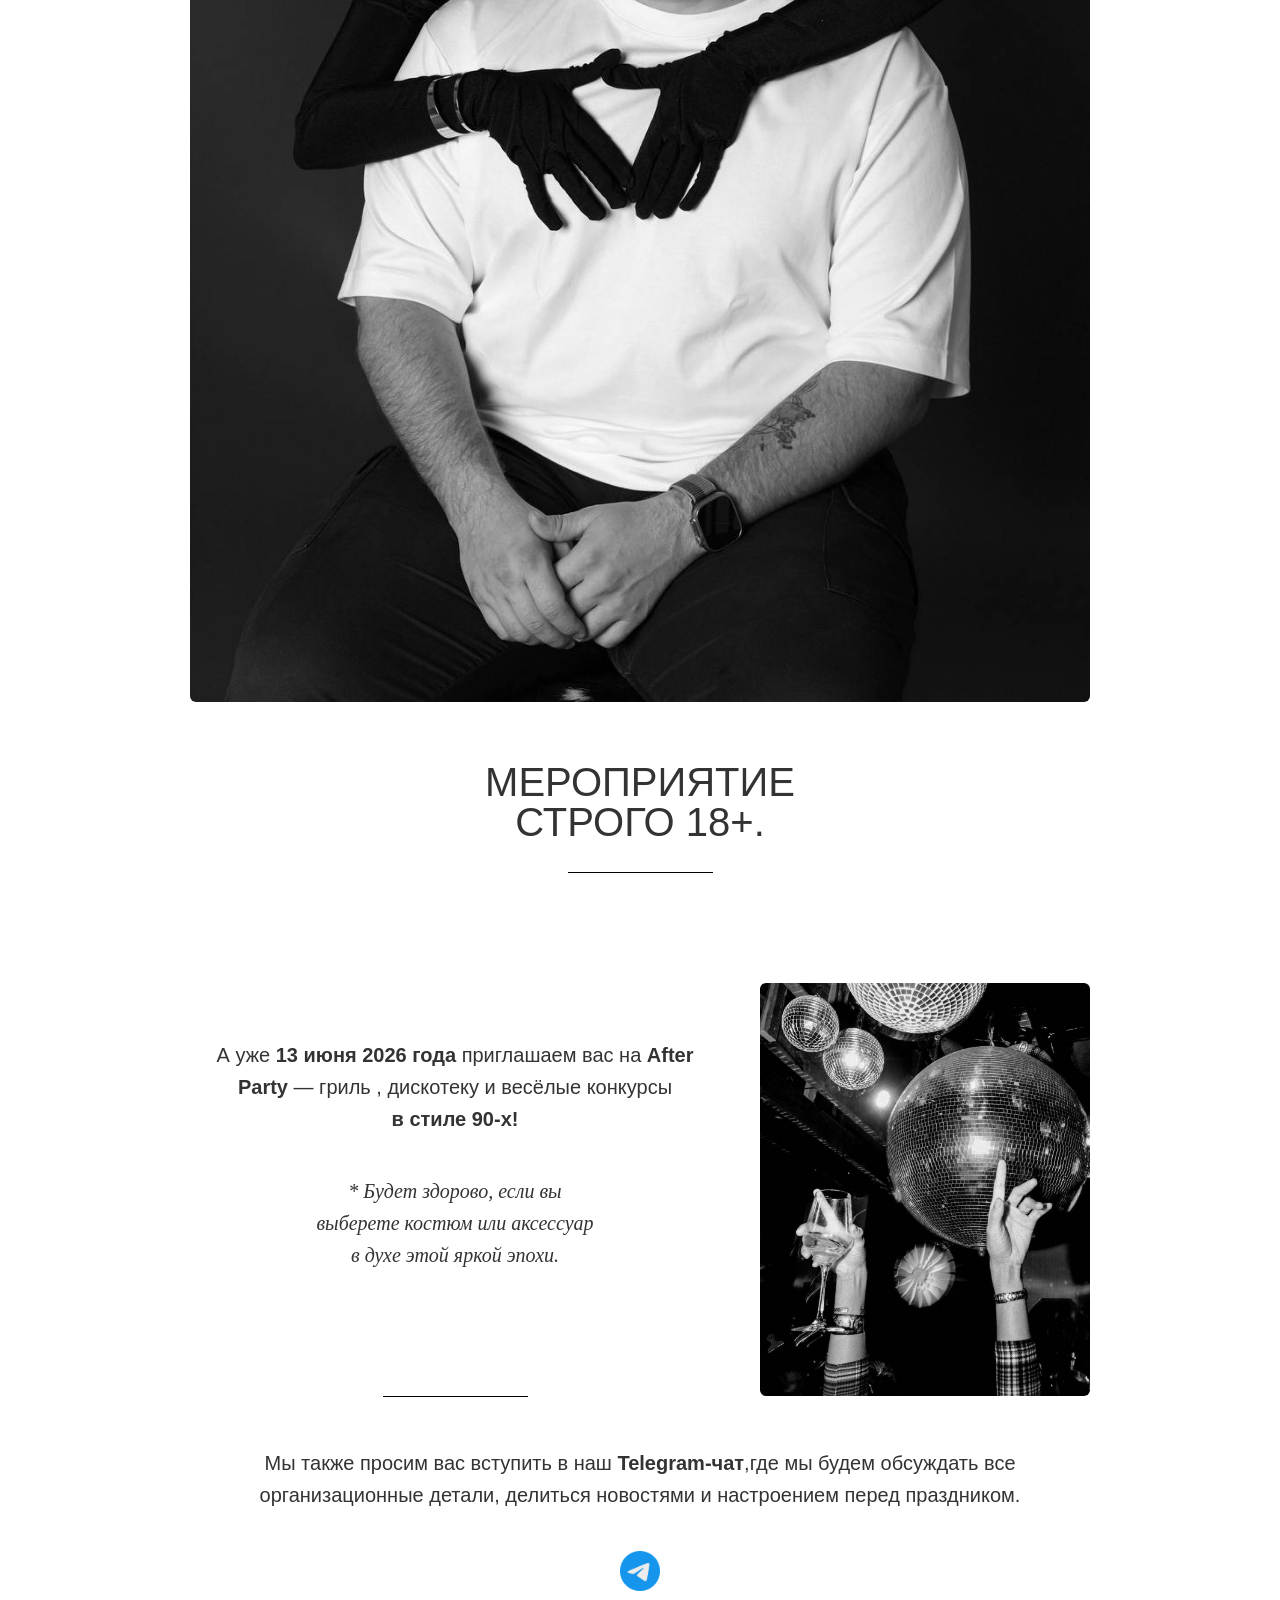
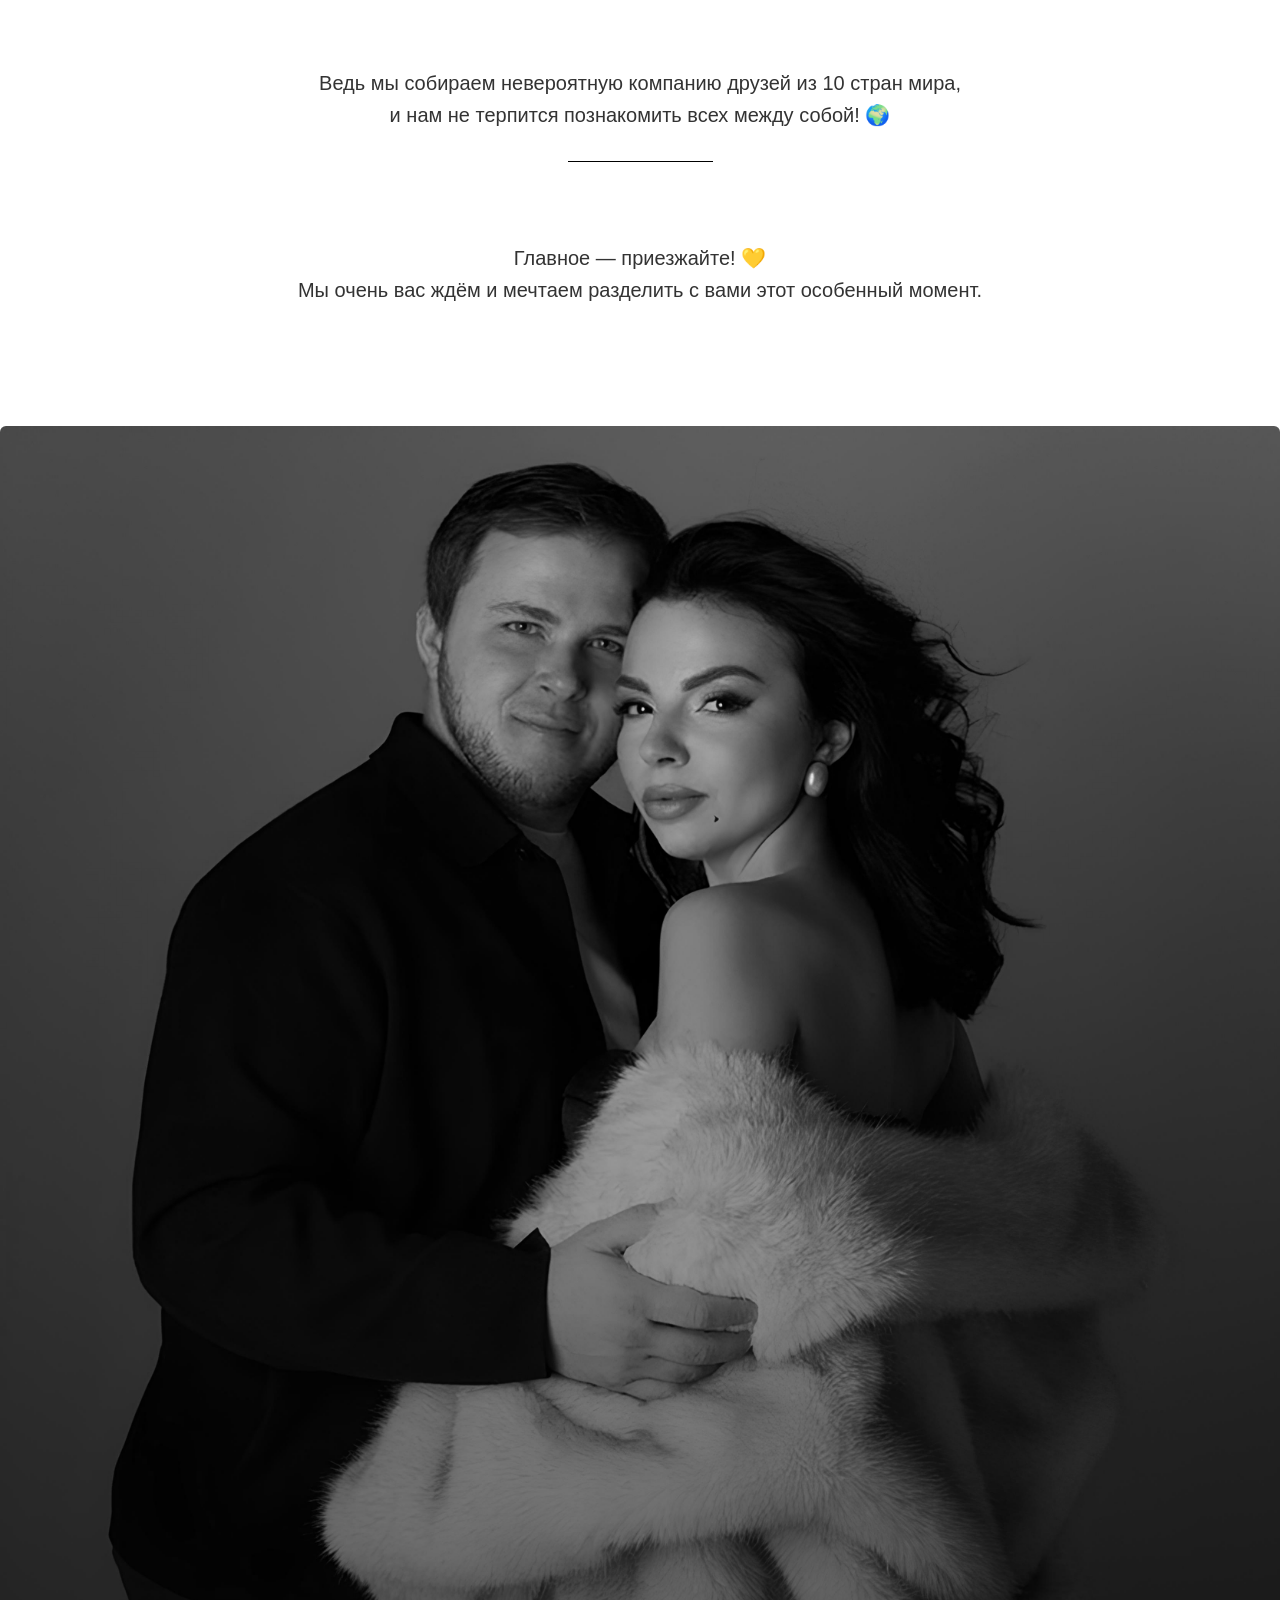
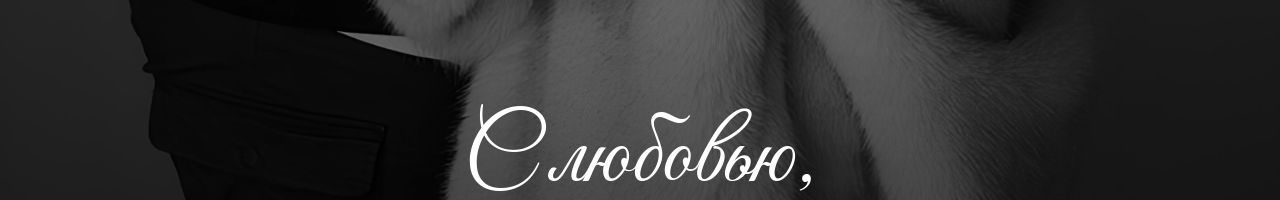
==== commit a98b8b50: "newlocation" ====
--- a/Name/Anechka.html
+++ b/Name/Anechka.html
@@ -36,17 +36,17 @@
       </p>
       <p class="invitation-location">
         <a
-          href="https://www.instagram.com/villa_vi_escape/?igsh=MTBicTU1b2V2a2phag%3D%3D"
+          href="https://www.instagram.com/etcetera_winery?igsh=MWp2NWZ1aDRuMnMyNw=="
           class="location-link"
           target="_blank"
-          >Villa Vi Escape</a
+          >Etcetera Winery</a
         >
       </p>
       <div class="location-container">
         <div class="hero location-hero">
           <img src="./image/Institution.jpg" alt="Фото" class="image" />
           <div class="overlay location-overlay">
-            <h2 class="location-title">Villa Vi Escape</h2>
+            <h2 class="location-title">Etcetera Winery</h2>
           </div>
         </div>
         <div class="location-text">
